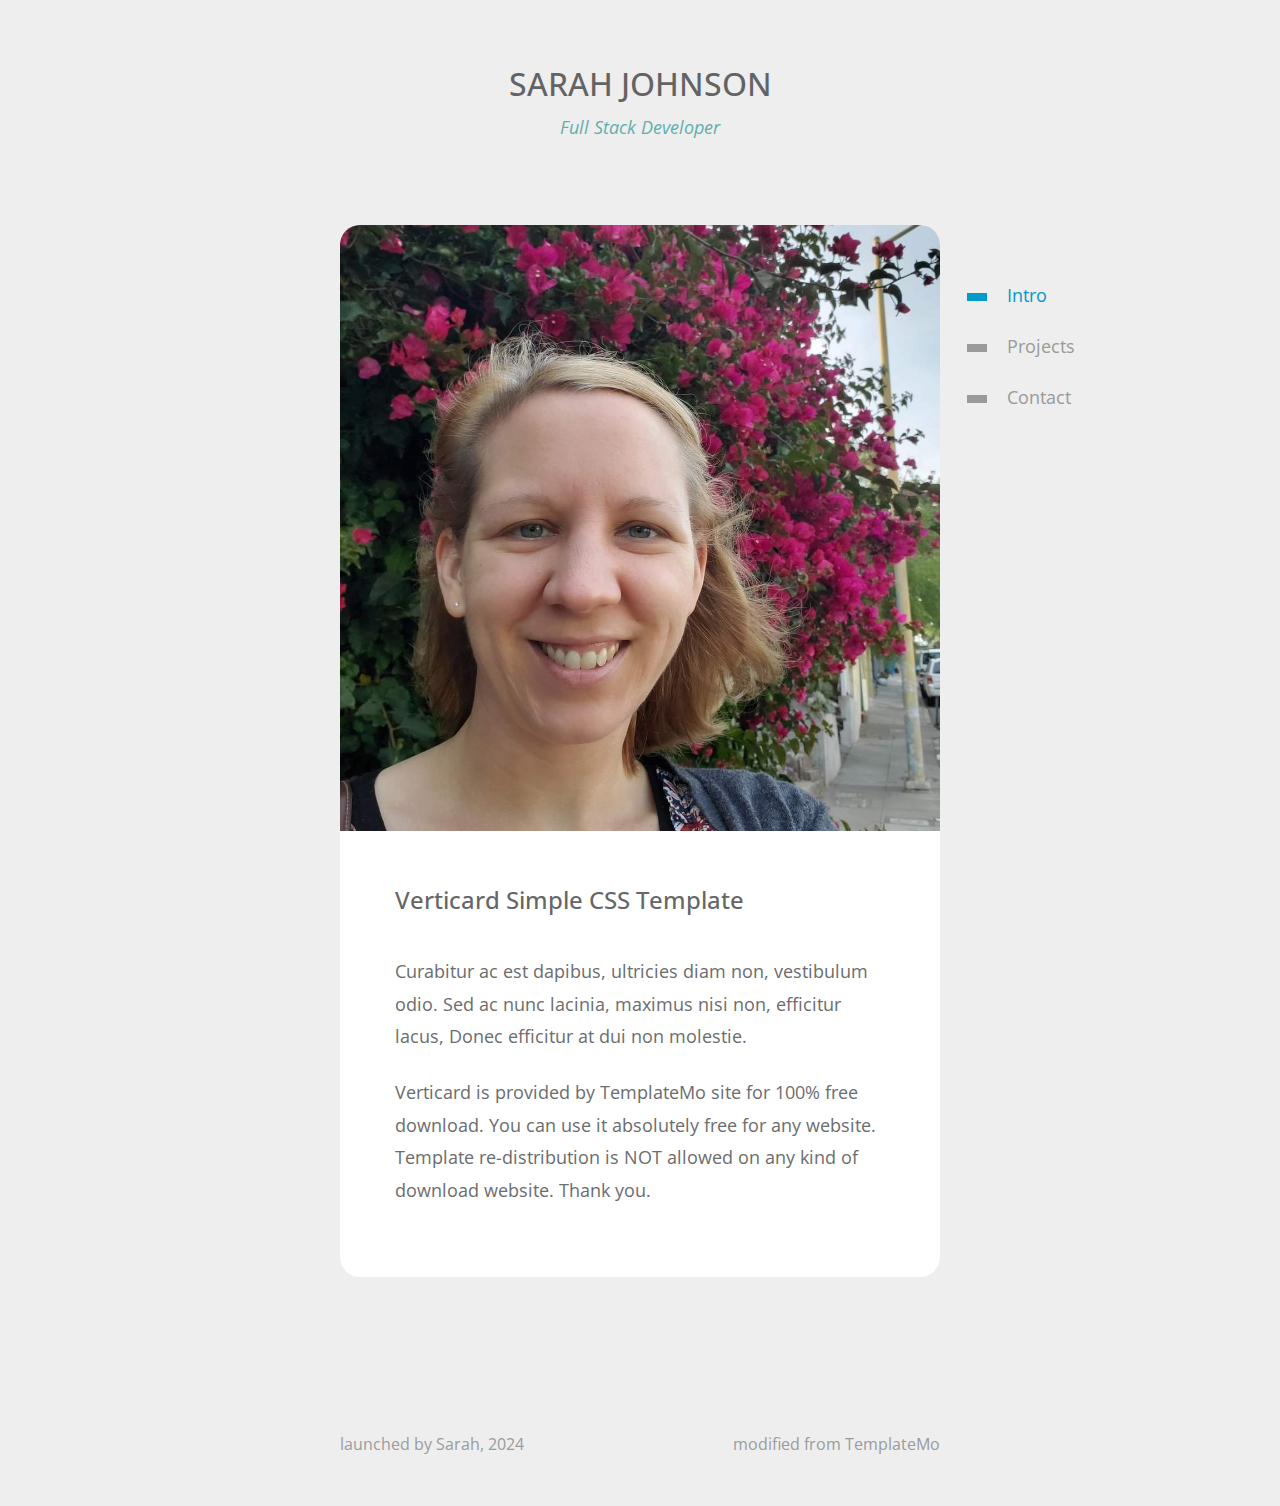
==== templatemo_533_verticard/index.html @ af1bfaff "first commit with new branch, templatemo" ====
<!DOCTYPE html>
<html lang="en">

<head>
  <meta charset="UTF-8" />
  <meta name="viewport" content="width=device-width, initial-scale=1.0" />
  <meta http-equiv="X-UA-Compatible" content="ie=edge" />
  <title>VertiCard by TemplateMo</title>

  <link rel="stylesheet" href="https://fonts.googleapis.com/css?family=Open+Sans:400,600" />
  <link rel="stylesheet" href="css/bootstrap.min.css" />
  <link rel="stylesheet" href="css/templatemo-style.css" />
  <link rel="stylesheet" href="css/sj.css">
<!--
Verticard Template
https://templatemo.com/tm-533-verticard
-->
</head>

<body>
  <div class="tm-page-container mx-auto">
    <header class="tm-header text-center">
        <h1 class="tm-title text-uppercase">Sarah Johnson</h1>
        <p class="tm-primary-color"><i>Full Stack Developer</i></p>
    </header>

    <section class="tm-section">
        <nav class="tm-nav">
            <ul>
                <li class="active">
                    <a href="index.html"><span class="tm-nav-deco"></span>Intro</a>
                </li>
                <li>
                    <a href="gallery.html"><span class="tm-nav-deco"></span>Projects</a>
                </li>
                <li>
                    <a href="contact.html"><span class="tm-nav-deco"></span>Contact</a>
                </li>
            </ul>
        </nav>
      <div class="tm-content-container">
        <figure class="mb-0">
          <img src="img/img-1.jpg" alt="Image" class="img-fluid tm-img" />
        </figure>
        <div class="tm-content">
          <h2 class="tm-page-title">Verticard Simple CSS Template</h2>
          <p class="mb-4">
            Curabitur ac est dapibus, ultricies diam non, vestibulum odio. Sed
            ac nunc lacinia, maximus nisi non, efficitur lacus, Donec efficitur
            at dui non molestie.
          </p>
          <p>
            Verticard is provided by TemplateMo site for 100% free download. You can use it absolutely free for any website. Template re-distribution is NOT allowed on any kind of download website. Thank you.
          </p>
        </div>
      </div>
    </section>

  <footer>
      <span>launched by Sarah, 2024</span>
      <span>modified from TemplateMo</span>
  </footer>
  </div>
</body>

</html>
---- templatemo_533_verticard/css/templatemo-style.css ----
/*
Verticard Template
https://templatemo.com/tm-533-verticard
*/

body {
  font-family: "Open Sans", Arial, Helvetica, sans-serif;
  font-size: 18px;
  font-weight: 400;
  overflow-x: hidden;
  background-color: #eeeeee;
  color: #6C6D6E;
}

a {
  transition: all 0.3s ease;
}

a:hover,
a:focus {
  text-decoration: none;
}

p {
  line-height: 1.8;
}

.tm-primary-color {
  color: #61AEAE;
}

.tm-secondary-color {
  color: #0099CC;
}


.tm-page-container {
  max-width: 600px;
  width: 100%;  
}

.tm-section {
  margin-bottom: 155px;
  position: relative;
}

.tm-content-container {      
  border-radius: 20px;
  background-color: white;
}

.tm-nav {
  position: absolute;
  right: -150px;
  top: 45px;
}

.tm-nav > ul > li {
  list-style: none;
}

.tm-nav > ul > li > a {
  display: block;
  padding: 12px 15px;
  color: #999A9B;
}

.tm-nav > ul > li.active > a,
.tm-nav > ul > li > a:hover,
.tm-nav > ul > li > a:focus {
  color: #0299CC;
}

.tm-nav-deco {
  display: inline-block;
  width: 20px;
  height: 8px;
  background-color: #999A9B;
  vertical-align: middle;
  margin-right: 20px;
}

.tm-nav > ul > li.active > a > .tm-nav-deco,
.tm-nav > ul > li:hover > a > .tm-nav-deco
 {
  background-color: #0299CC;
}

.tm-content {  
  padding: 55px;
}

.tm-header {
  padding: 65px 15px;
}

.tm-title {
  font-size: 2rem;
  color: #626364;
}

.tm-page-title {
  font-size: 1.5rem;
  margin-bottom: 40px;
  color: #656667;
}

.tm-img {
  border-top-left-radius: 20px;
  border-top-right-radius: 20px;  
}

footer {
  font-size: 1rem;
  display: flex;
  justify-content: space-between;
  padding-bottom: 50px;
  color: #9A9B9C;
}

.tm-footer-link {
  color: #9A9B9C;
}

/* 
  Gallery Item Hover Effect
  https://tympanus.net/codrops/2014/06/19/ideas-for-subtle-hover-effects/
*/

/* Common style */
.tm-gallery-item figure {
	position: relative;	
	overflow: hidden;
	margin-bottom: 0;
	background: #3085a3;
	text-align: center;
	cursor: pointer;
}

.tm-gallery-item figure img {
	position: relative;
	display: block;
	min-height: 100%;
	max-width: 100%;
	opacity: 0.8;
}

.tm-gallery-item figure figcaption {
	color: #fff;
	text-transform: uppercase;
	font-size: 1.25em;
	-webkit-backface-visibility: hidden;
	backface-visibility: hidden;
}

.tm-gallery-item figure figcaption::before,
.tm-gallery-item figure figcaption::after {
	pointer-events: none;
}

.tm-gallery-item figure figcaption,
.tm-gallery-item figure figcaption > a {
	position: absolute;
	top: 0;
	left: 0;
	width: 100%;
	height: 100%;
}

/* Anchor will cover the whole item by default */
/* For some effects it will show as a button */
.tm-gallery-item figure figcaption > a {
	z-index: 1000;
	text-indent: 200%;
	white-space: nowrap;
	font-size: 0;
	opacity: 0;
}

.tm-gallery-item figure h2 {
	word-spacing: -0.15em;
	font-weight: 300;
}

.tm-gallery-item figure h2 span {	font-weight: 800; }

.tm-gallery-item figure h2,
.tm-gallery-item figure p {
	margin: 0;
}

.tm-gallery-item figure p {
	letter-spacing: 1px;
	font-size: 60.5%;
	max-width: 200px;
	margin: 0 auto;
}

/*---------------*/
/***** Bubba *****/
/*---------------*/

figure.effect-bubba {	background: #9e5406; }

figure.effect-bubba img {
	opacity: 1;
	-webkit-transition: opacity 0.35s;
	transition: opacity 0.35s;
}

figure.effect-bubba:hover img {
	opacity: 0.4;
}

figure.effect-bubba figcaption::before,
figure.effect-bubba figcaption::after {
	position: absolute;
	top: 15px;
	right: 15px;
	bottom: 15px;
	left: 15px;
	content: '';
	opacity: 0;
	-webkit-transition: opacity 0.35s, -webkit-transform 0.35s;
	transition: opacity 0.35s, transform 0.35s;
}

figure.effect-bubba figcaption::before {
	border-top: 1px solid #fff;
	border-bottom: 1px solid #fff;
	-webkit-transform: scale(0,1);
	transform: scale(0,1);
}

figure.effect-bubba figcaption::after {
	border-right: 1px solid #fff;
	border-left: 1px solid #fff;
	-webkit-transform: scale(1,0);
	transform: scale(1,0);
}

figure.effect-bubba h2 {
	font-size: 1.5rem;	
	-webkit-transition: -webkit-transform 0.35s;
	transition: transform 0.35s;
	-webkit-transform: translate3d(0,-5px,0);
	transform: translate3d(0,-5px,0);
	opacity: 0;
}

figure.effect-bubba p {
	width: 100%;
	padding: 10px;
	opacity: 0;
	-webkit-transition: opacity 0.35s, -webkit-transform 0.35s;
	transition: opacity 0.35s, transform 0.35s;
	-webkit-transform: translate3d(0,20px,0);
	transform: translate3d(0,20px,0);
}

figure.effect-bubba:hover figcaption::before,
figure.effect-bubba:hover figcaption::after {
	opacity: 1;
	-webkit-transform: scale(1);
	transform: scale(1);
}

figure.effect-bubba:hover h2,
figure.effect-bubba:hover p {
	opacity: 1;
	-webkit-transform: translate3d(0,0,0);
	transform: translate3d(0,0,0);
}

.tm-gallery {
  margin-top: 40px;
  margin-left: -30px;
  margin-right: -30px;
  margin-bottom: -20px;
}

.tm-gallery-item {
	margin-top: 15px;
	margin-bottom: 15px;
	max-width: 270px;
}

.tm-content-2 {
	padding-left: 45px;
	padding-right: 45px;
}

figcaption {
	display: flex;
	flex-direction: column;
	align-items: center;
	justify-content: center;
}

.tm-img-overlay-wrap {
	position: relative;
	min-height: 280px;
	background-image: url(../img/contact.jpg);
	background-repeat: no-repeat;
	background-size: cover;
	border-top-left-radius: 20px;
	border-top-right-radius: 20px;
}

.tm-img-overlay {
	border-top-left-radius: 20px;
	border-top-right-radius: 20px;
	position: absolute;
	top: 0;
	left: 0;
	width: 100%;
	height: 100%;
	background-color: rgba(0,0,0,0.5);
}

.tm-img-overlay-text {
	position: relative;
	z-index: 1000;
}

.tm-contact-form {
	max-width: 380px;
}

.form-group {
	margin-bottom: 35px;
}

.btn {
	font-size: 1.1rem;
	padding: 10px 35px;
	border: none;
}

.btn-primary {
	background-color: #9999CC;
}

.btn-primary:hover,
.btn-primary:focus {
	background-color: #9a9afc;
}

.tm-small {
	font-size: 90%;
}

@media (max-width: 945px) {
  .tm-nav {
    position: static;
  }

  .tm-page-container {
    padding-left: 15px;
    padding-right: 15px;
  }
}

@media (max-width: 575px) {
	.tm-gallery-item {
		max-width: 100%;
		height: auto;
	}
}

@media (max-width: 480px) {
  footer {
    display: block;
  }

  footer span {
    display: block;
    padding: 15px;
  }
}
---- templatemo_533_verticard/css/sj.css ----
.sj-gallery-footer {
    margin-top: 200px;
}

.sj-contact-me {
    padding: 3.5rem!important;
}
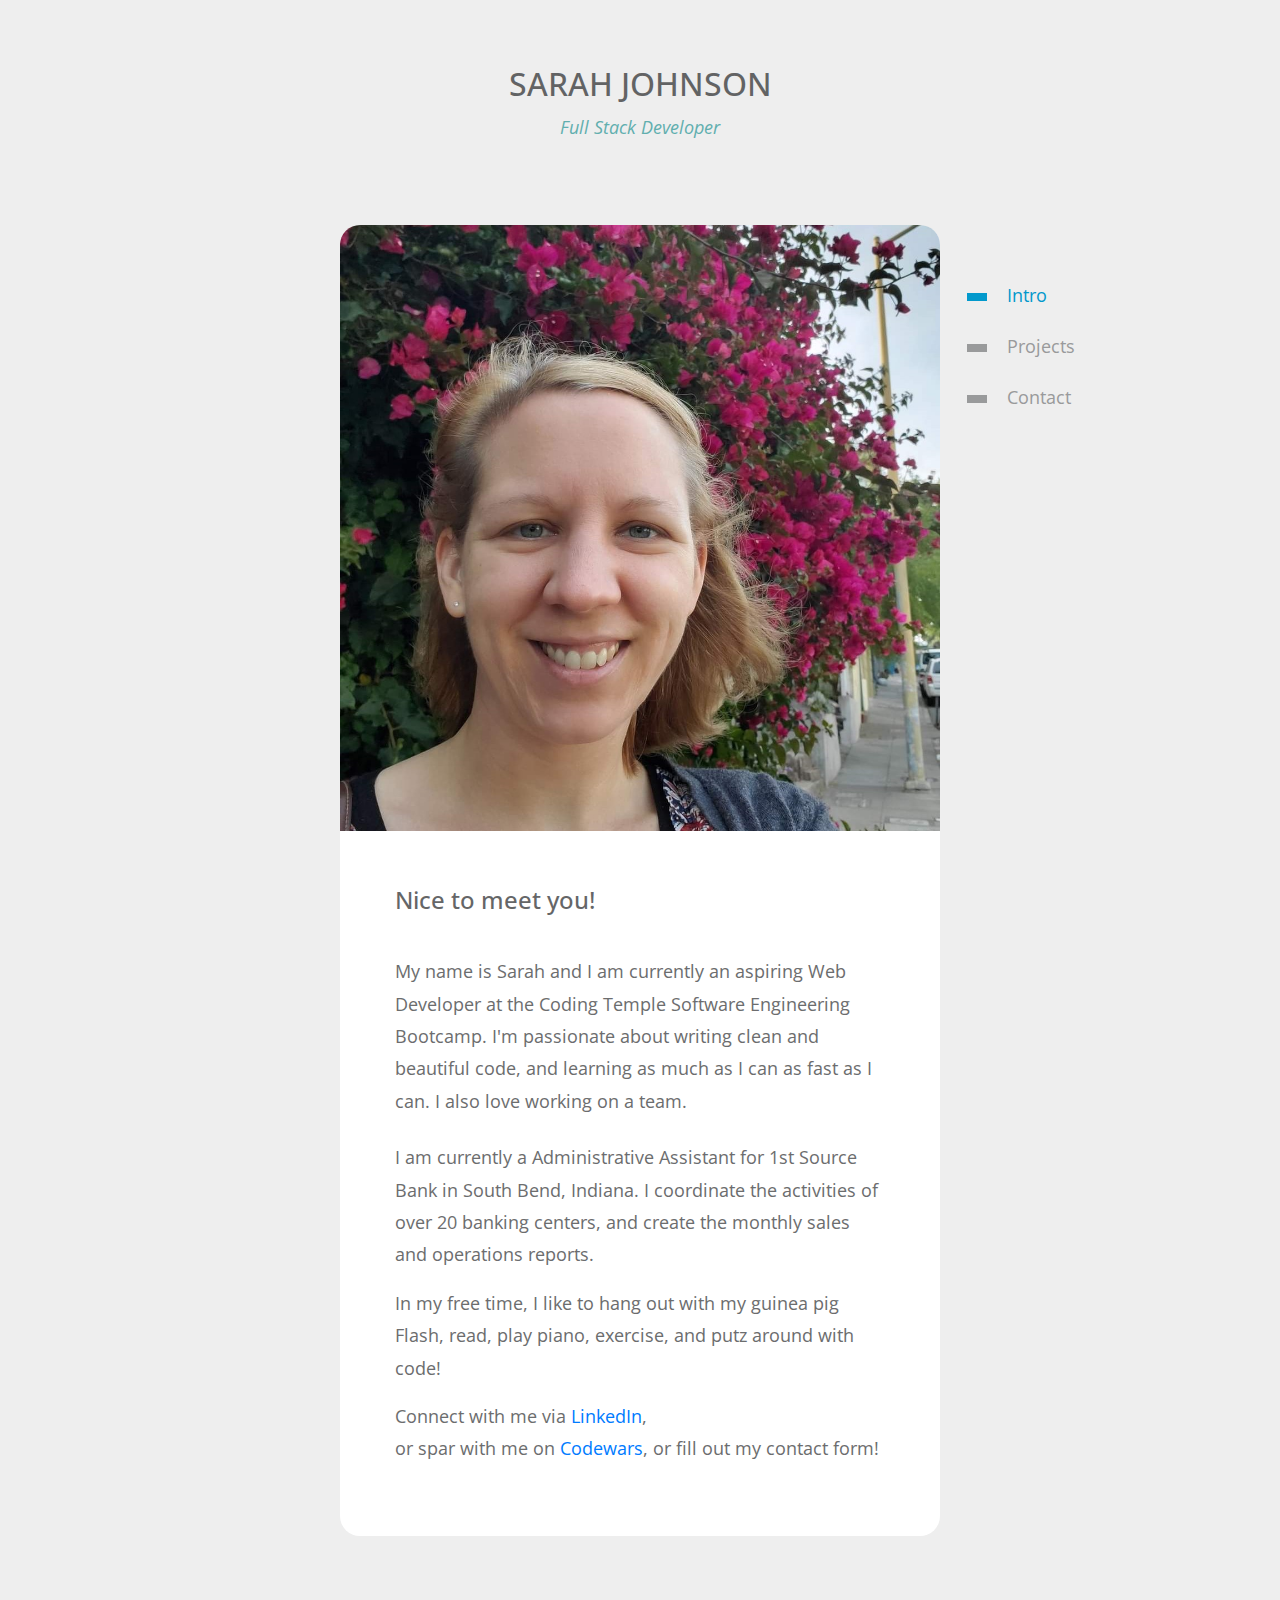
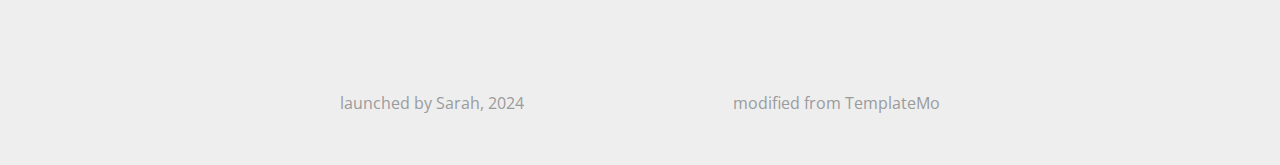
==== commit 3dc50ad9: "added images" ====
--- a/templatemo_533_verticard/index.html
+++ b/templatemo_533_verticard/index.html
@@ -5,7 +5,7 @@
   <meta charset="UTF-8" />
   <meta name="viewport" content="width=device-width, initial-scale=1.0" />
   <meta http-equiv="X-UA-Compatible" content="ie=edge" />
-  <title>VertiCard by TemplateMo</title>
+  <title>Sarah's Portfolio</title>
 
   <link rel="stylesheet" href="https://fonts.googleapis.com/css?family=Open+Sans:400,600" />
   <link rel="stylesheet" href="css/bootstrap.min.css" />
@@ -43,14 +43,22 @@
           <img src="img/img-1.jpg" alt="Image" class="img-fluid tm-img" />
         </figure>
         <div class="tm-content">
-          <h2 class="tm-page-title">Verticard Simple CSS Template</h2>
+          <h2 class="tm-page-title">Nice to meet you!</h2>
           <p class="mb-4">
-            Curabitur ac est dapibus, ultricies diam non, vestibulum odio. Sed
-            ac nunc lacinia, maximus nisi non, efficitur lacus, Donec efficitur
-            at dui non molestie.
+            My name is Sarah and I am currently an aspiring Web Developer at the Coding Temple Software Engineering Bootcamp.
+            I'm passionate about writing clean and beautiful code, and learning as much as I can as fast as I can. I also love working on a team.
           </p>
           <p>
-            Verticard is provided by TemplateMo site for 100% free download. You can use it absolutely free for any website. Template re-distribution is NOT allowed on any kind of download website. Thank you.
+            I am currently a Administrative Assistant for 1st Source Bank in South Bend, Indiana. I coordinate the activities of over 20 banking centers,
+            and create the monthly sales and operations reports.
+          </p>
+          <p>
+            In my free time, I like to hang out with my guinea pig Flash, read, play piano, exercise, and putz around with code!
+          </p>
+          <p>
+            Connect with me via <a href="www.linkedin.com/in/sarah-johnson-725997207">LinkedIn</a>, <br>
+            or spar with me on <a target="_blank" href="https://www.codewars.com/users/srjohnson89/">Codewars</a>,
+            or fill out my contact form!
           </p>
         </div>
       </div>
--- a/templatemo_533_verticard/css/templatemo-style.css
+++ b/templatemo_533_verticard/css/templatemo-style.css
@@ -129,7 +129,7 @@
 
 /* Common style */
 .tm-gallery-item figure {
-	position: relative;	
+	position: relative;
 	overflow: hidden;
 	margin-bottom: 0;
 	background: #3085a3;
